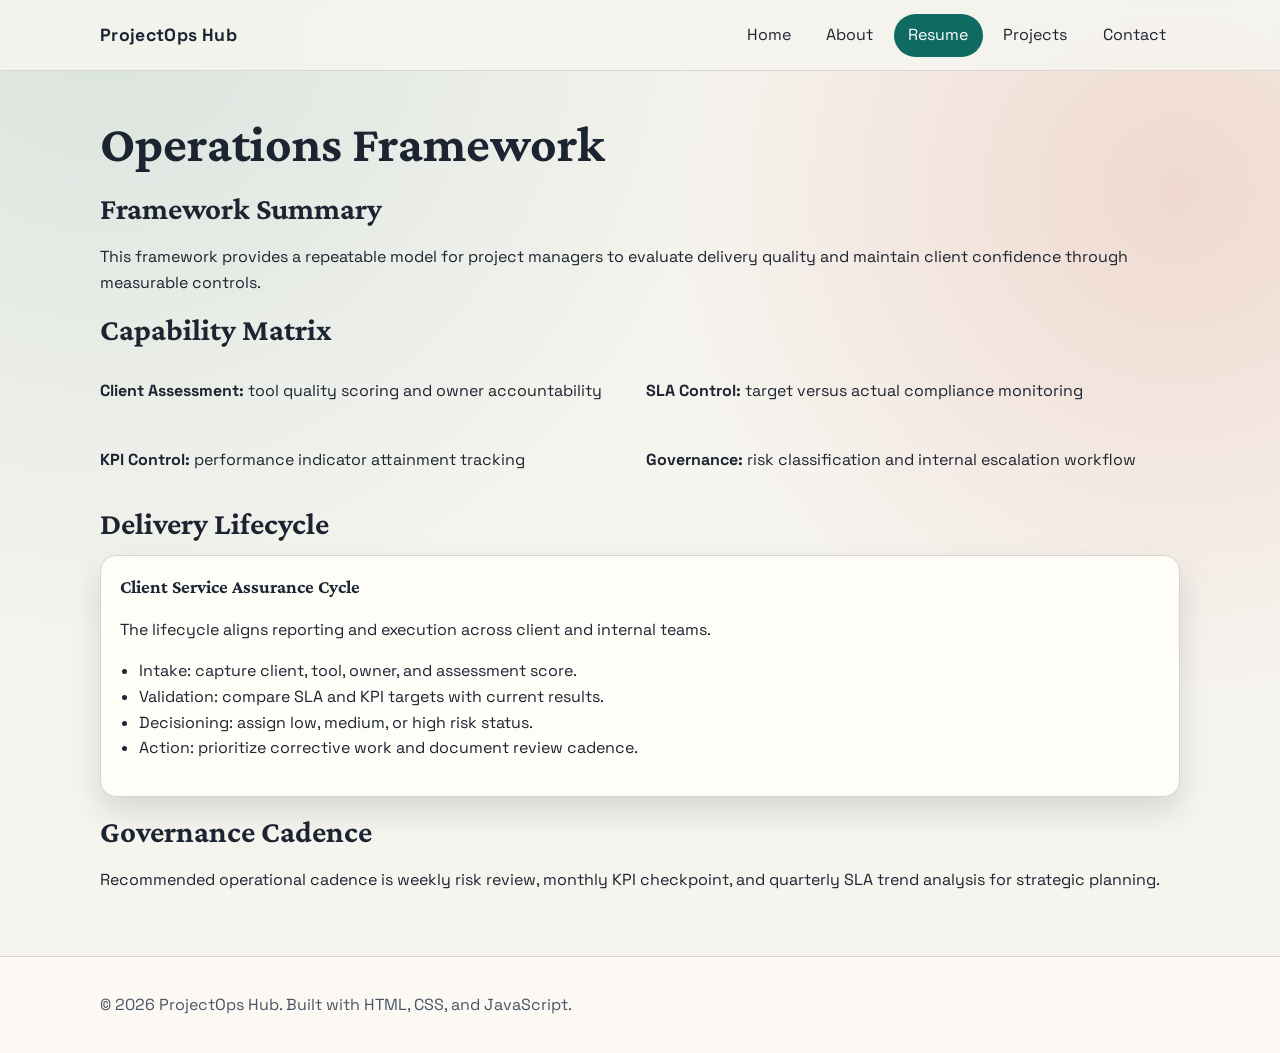
==== resume.html @ 3c70ca9d "Build ProjectOps Hub and add CSV import export" ====
<!DOCTYPE html>
<html lang="en">
<head>
    <meta charset="UTF-8">
    <meta name="viewport" content="width=device-width, initial-scale=1.0">
    <title>Operations Framework | ProjectOps Hub</title>
    <meta name="description" content="ProjectOps Hub framework for client assessment, SLA monitoring, KPI tracking, and governance.">
    <link rel="preconnect" href="https://fonts.googleapis.com">
    <link rel="preconnect" href="https://fonts.gstatic.com" crossorigin>
    <link href="https://fonts.googleapis.com/css2?family=Space+Grotesk:wght@400;500;700&family=Crimson+Pro:ital,wght@0,400;0,600;1,400&display=swap" rel="stylesheet">
    <link rel="stylesheet" href="styles.css">
</head>
<body>
    <a class="skip-link" href="#main-content">Skip to main content</a>
    <header class="site-header">
        <div class="container nav-wrap">
            <a class="brand" href="index.html">ProjectOps Hub</a>
            <button class="menu-toggle" type="button" aria-expanded="false" aria-controls="site-nav">Menu</button>
            <nav id="site-nav" class="site-nav" aria-label="Main navigation">
                <a href="index.html">Home</a>
                <a href="about.html">About</a>
                <a class="active" href="resume.html" aria-current="page">Resume</a>
                <a href="projects.html">Projects</a>
                <a href="contact.html">Contact</a>
            </nav>
        </div>
    </header>

    <main id="main-content" class="section">
        <div class="container flow">
            <h1>Operations Framework</h1>

            <section>
                <h2>Framework Summary</h2>
                <p>
                    This framework provides a repeatable model for project managers to evaluate delivery quality
                    and maintain client confidence through measurable controls.
                </p>
            </section>

            <section>
                <h2>Capability Matrix</h2>
                <div class="skill-grid">
                    <p><strong>Client Assessment:</strong> tool quality scoring and owner accountability</p>
                    <p><strong>SLA Control:</strong> target versus actual compliance monitoring</p>
                    <p><strong>KPI Control:</strong> performance indicator attainment tracking</p>
                    <p><strong>Governance:</strong> risk classification and internal escalation workflow</p>
                </div>
            </section>

            <section>
                <h2>Delivery Lifecycle</h2>
                <article class="card">
                    <h3>Client Service Assurance Cycle</h3>
                    <p>
                        The lifecycle aligns reporting and execution across client and internal teams.
                    </p>
                    <ul class="feature-list">
                        <li>Intake: capture client, tool, owner, and assessment score.</li>
                        <li>Validation: compare SLA and KPI targets with current results.</li>
                        <li>Decisioning: assign low, medium, or high risk status.</li>
                        <li>Action: prioritize corrective work and document review cadence.</li>
                    </ul>
                </article>
            </section>

            <section>
                <h2>Governance Cadence</h2>
                <p>
                    Recommended operational cadence is weekly risk review, monthly KPI checkpoint,
                    and quarterly SLA trend analysis for strategic planning.
                </p>
            </section>
        </div>
    </main>

    <footer class="site-footer">
        <div class="container">
            <p>© 2026 ProjectOps Hub. Built with HTML, CSS, and JavaScript.</p>
        </div>
    </footer>

    <script src="script.js"></script>
</body>
</html>
---- styles.css ----
:root {
    --bg: #f6f4ef;
    --surface: #fffdf8;
    --ink: #1b2430;
    --muted: #485463;
    --brand: #0f6a61;
    --brand-strong: #0c4f49;
    --accent: #cf4f2f;
    --line: #d9d4c8;
    --shadow: 0 14px 30px rgba(27, 36, 48, 0.14);
    --radius: 16px;
}

* {
    box-sizing: border-box;
}

html,
body {
    margin: 0;
    padding: 0;
}

body {
    font-family: "Space Grotesk", "Segoe UI", sans-serif;
    color: var(--ink);
    background:
        radial-gradient(circle at 8% 0%, rgba(15, 106, 97, 0.12), transparent 42%),
        radial-gradient(circle at 92% 18%, rgba(207, 79, 47, 0.16), transparent 35%),
        var(--bg);
    line-height: 1.6;
}

h1,
h2,
h3 {
    font-family: "Crimson Pro", Georgia, serif;
    line-height: 1.2;
    margin-top: 0;
}

h1 {
    font-size: clamp(2rem, 4vw, 3.3rem);
    margin-bottom: 0.9rem;
}

h2 {
    font-size: clamp(1.5rem, 2.4vw, 2rem);
    margin-bottom: 0.8rem;
}

a {
    color: var(--brand-strong);
}

a:hover,
a:focus-visible {
    color: var(--accent);
}

.container {
    width: min(1080px, calc(100% - 2.4rem));
    margin-inline: auto;
}

.skip-link {
    position: absolute;
    top: -100px;
    left: 1rem;
    background: var(--ink);
    color: #fff;
    padding: 0.7rem 1rem;
    border-radius: 10px;
    z-index: 999;
}

.skip-link:focus {
    top: 1rem;
}

.site-header {
    position: sticky;
    top: 0;
    z-index: 10;
    border-bottom: 1px solid rgba(217, 212, 200, 0.9);
    backdrop-filter: blur(8px);
    background: rgba(246, 244, 239, 0.9);
}

.nav-wrap {
    display: flex;
    align-items: center;
    justify-content: space-between;
    gap: 1rem;
    min-height: 4.4rem;
}

.brand {
    text-decoration: none;
    color: var(--ink);
    font-weight: 700;
    font-size: 1.1rem;
    letter-spacing: 0.02em;
}

.site-nav {
    display: flex;
    gap: 0.4rem;
    flex-wrap: wrap;
}

.site-nav a {
    text-decoration: none;
    color: var(--ink);
    padding: 0.55rem 0.9rem;
    border-radius: 999px;
}

.site-nav a:hover,
.site-nav a:focus-visible,
.site-nav a.active {
    color: #fff;
    background: var(--brand);
}

.menu-toggle {
    display: none;
    border: 1px solid var(--line);
    border-radius: 8px;
    background: var(--surface);
    color: var(--ink);
    padding: 0.45rem 0.7rem;
    font: inherit;
}

.hero {
    padding: 4rem 0 3rem;
}

.hero-grid {
    display: grid;
    grid-template-columns: 1.35fr 1fr;
    gap: 1.4rem;
    align-items: stretch;
}

.hero-copy {
    padding: 1.2rem 0;
}

.eyebrow {
    font-size: 0.85rem;
    text-transform: uppercase;
    letter-spacing: 0.16em;
    color: var(--brand-strong);
    margin-bottom: 0.5rem;
}

.hero-panel {
    background: linear-gradient(165deg, #fffefb 5%, #f7f2e7 94%);
    border: 1px solid var(--line);
    border-radius: var(--radius);
    box-shadow: var(--shadow);
    padding: 1.5rem;
    animation: rise 640ms ease-out;
}

.hero-panel ul {
    margin: 0;
    padding-left: 1.2rem;
}

.hero-actions {
    display: flex;
    flex-wrap: wrap;
    gap: 0.7rem;
    margin-top: 1.2rem;
}

.btn {
    display: inline-block;
    border-radius: 10px;
    text-decoration: none;
    font-weight: 600;
    padding: 0.62rem 1rem;
}

.btn-primary {
    background: var(--brand);
    color: #fff;
}

.btn-primary:hover,
.btn-primary:focus-visible {
    background: var(--brand-strong);
    color: #fff;
}

.btn-secondary {
    border: 1px solid var(--line);
    color: var(--ink);
    background: var(--surface);
}

.section {
    padding: 2.6rem 0 3rem;
}

.flow > * + * {
    margin-top: 1.05rem;
}

.cards {
    display: grid;
    grid-template-columns: repeat(3, minmax(0, 1fr));
    gap: 1rem;
}

.card {
    background: var(--surface);
    border: 1px solid var(--line);
    border-radius: var(--radius);
    padding: 1.2rem;
    box-shadow: var(--shadow);
}

.feature-list {
    padding-left: 1.2rem;
}

.project-card {
    display: grid;
    grid-template-columns: 300px 1fr;
    gap: 1rem;
    align-items: start;
    background: var(--surface);
    border: 1px solid var(--line);
    border-radius: var(--radius);
    padding: 1rem;
    box-shadow: var(--shadow);
}

.project-card img {
    width: 100%;
    border-radius: 12px;
    border: 1px solid var(--line);
    display: block;
}

.skill-grid {
    display: grid;
    grid-template-columns: repeat(2, minmax(0, 1fr));
    gap: 0.75rem;
}

.contact-grid {
    grid-template-columns: repeat(3, minmax(0, 1fr));
}

.site-footer {
    border-top: 1px solid var(--line);
    padding: 1.2rem 0;
    color: var(--muted);
    background: rgba(255, 253, 248, 0.7);
}

.tracker-layout {
    display: grid;
    gap: 1rem;
}

.form-grid {
    display: grid;
    grid-template-columns: repeat(3, minmax(0, 1fr));
    gap: 0.9rem;
}

.form-grid label {
    display: grid;
    gap: 0.3rem;
    font-size: 0.95rem;
    color: var(--muted);
}

.form-grid input {
    border: 1px solid var(--line);
    background: #fff;
    border-radius: 10px;
    padding: 0.55rem 0.65rem;
    font: inherit;
    color: var(--ink);
}

.form-grid input:focus-visible {
    outline: 3px solid rgba(15, 106, 97, 0.3);
    border-color: var(--brand);
}

.form-actions {
    display: flex;
    align-items: end;
    gap: 0.6rem;
    flex-wrap: wrap;
}

.table-wrap {
    overflow-x: auto;
}

table {
    width: 100%;
    border-collapse: collapse;
}

th,
td {
    text-align: left;
    padding: 0.6rem 0.55rem;
    border-bottom: 1px solid var(--line);
    vertical-align: top;
}

thead th {
    font-family: "Space Grotesk", "Segoe UI", sans-serif;
    font-size: 0.8rem;
    text-transform: uppercase;
    letter-spacing: 0.06em;
    color: var(--muted);
}

.badge {
    display: inline-block;
    border-radius: 999px;
    padding: 0.15rem 0.55rem;
    font-size: 0.82rem;
    font-weight: 700;
}

.badge-high {
    background: #8b2721;
    color: #fff;
}

.badge-medium {
    background: #bf7a16;
    color: #fff;
}

.badge-low {
    background: #1f7a45;
    color: #fff;
}

.inline-status {
    display: inline-block;
    margin-left: 0.4rem;
    font-size: 0.82rem;
    font-weight: 700;
}

.status-good {
    color: #1f7a45;
}

.status-bad {
    color: #8b2721;
}

.empty-message {
    margin: 0.7rem 0 0;
    color: var(--muted);
}

.csv-message {
    margin: 0.7rem 0 0;
    color: var(--muted);
    min-height: 1.2rem;
}

@keyframes rise {
    from {
        opacity: 0;
        transform: translateY(18px);
    }

    to {
        opacity: 1;
        transform: translateY(0);
    }
}

@media (max-width: 900px) {
    .hero-grid,
    .project-card {
        grid-template-columns: 1fr;
    }

    .form-grid {
        grid-template-columns: 1fr 1fr;
    }

    .cards,
    .contact-grid,
    .skill-grid {
        grid-template-columns: 1fr 1fr;
    }
}

@media (max-width: 700px) {
    .menu-toggle {
        display: inline-block;
    }

    .site-nav {
        width: 100%;
        display: none;
        flex-direction: column;
        padding-bottom: 0.8rem;
    }

    .site-nav.open {
        display: flex;
    }

    .nav-wrap {
        flex-wrap: wrap;
        padding: 0.7rem 0;
    }

    .cards,
    .contact-grid,
    .skill-grid {
        grid-template-columns: 1fr;
    }

    .hero {
        padding-top: 2.3rem;
    }

    .form-grid {
        grid-template-columns: 1fr;
    }
}
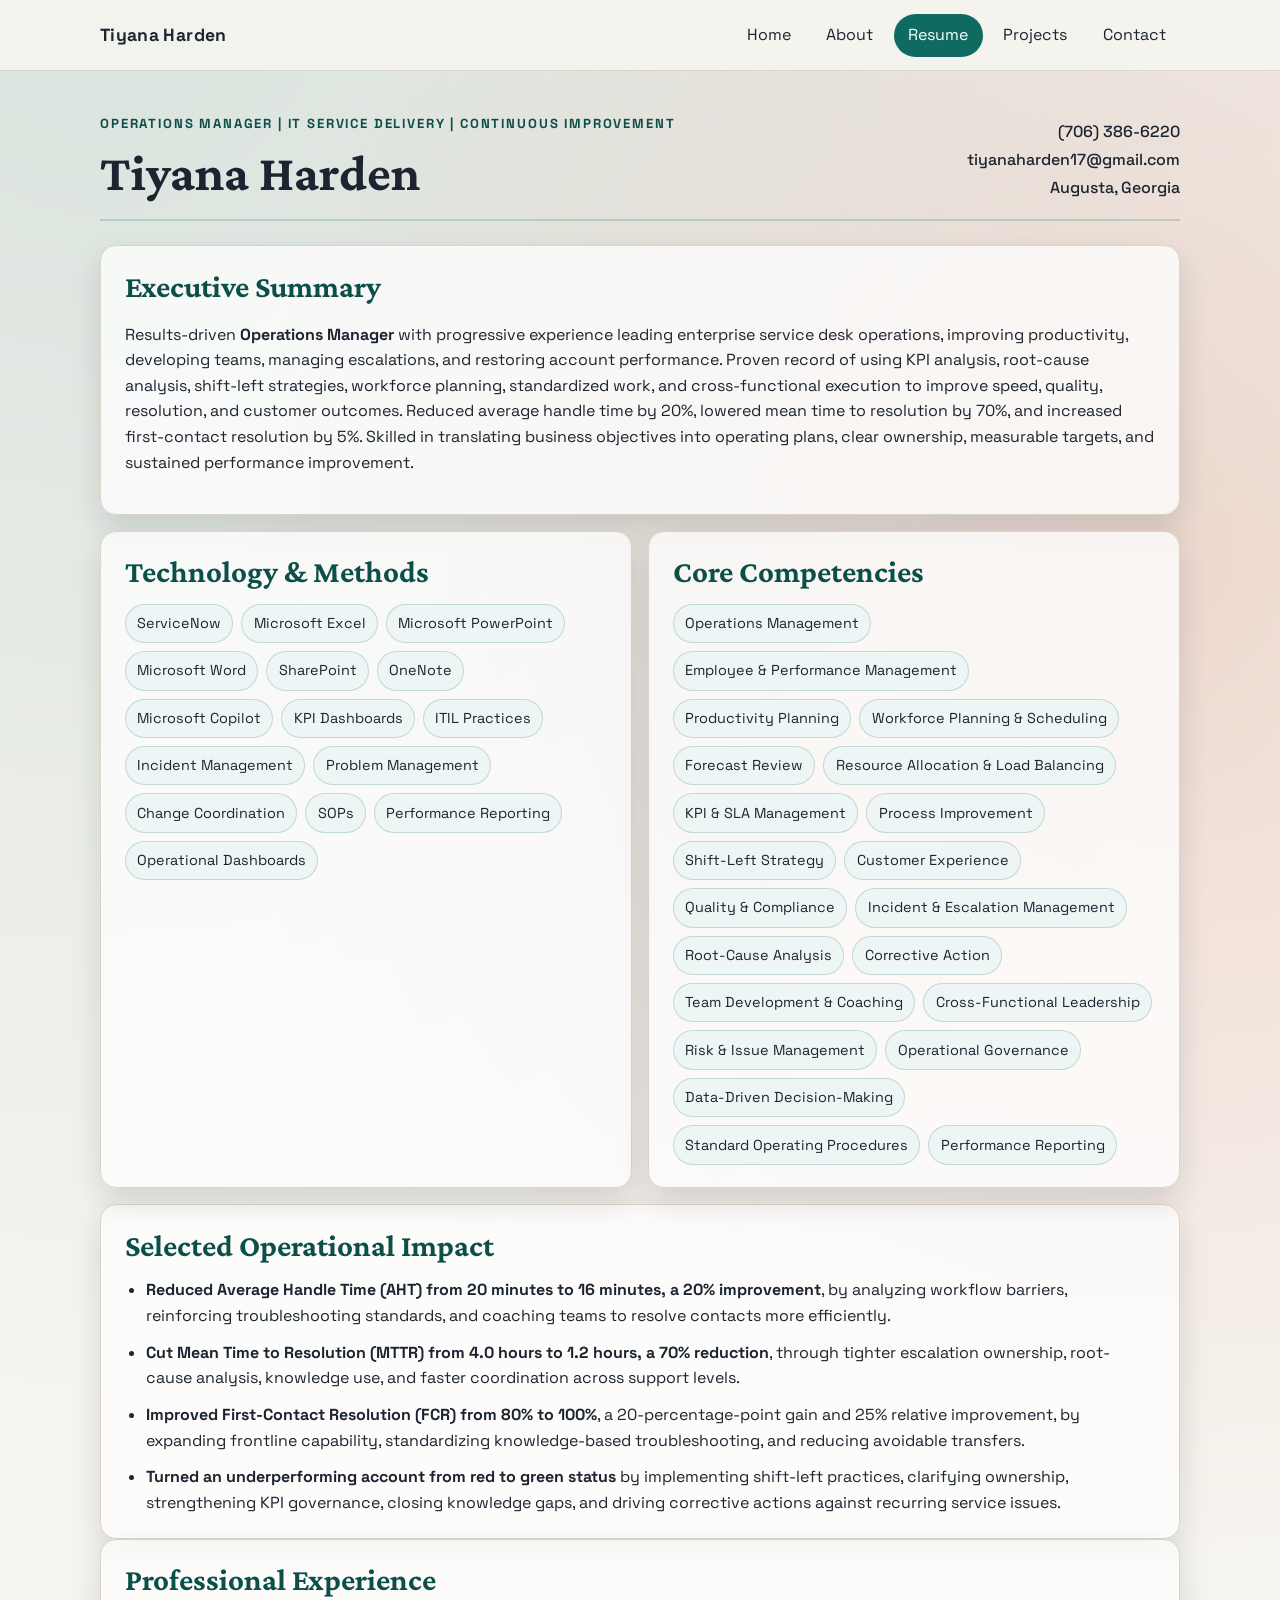
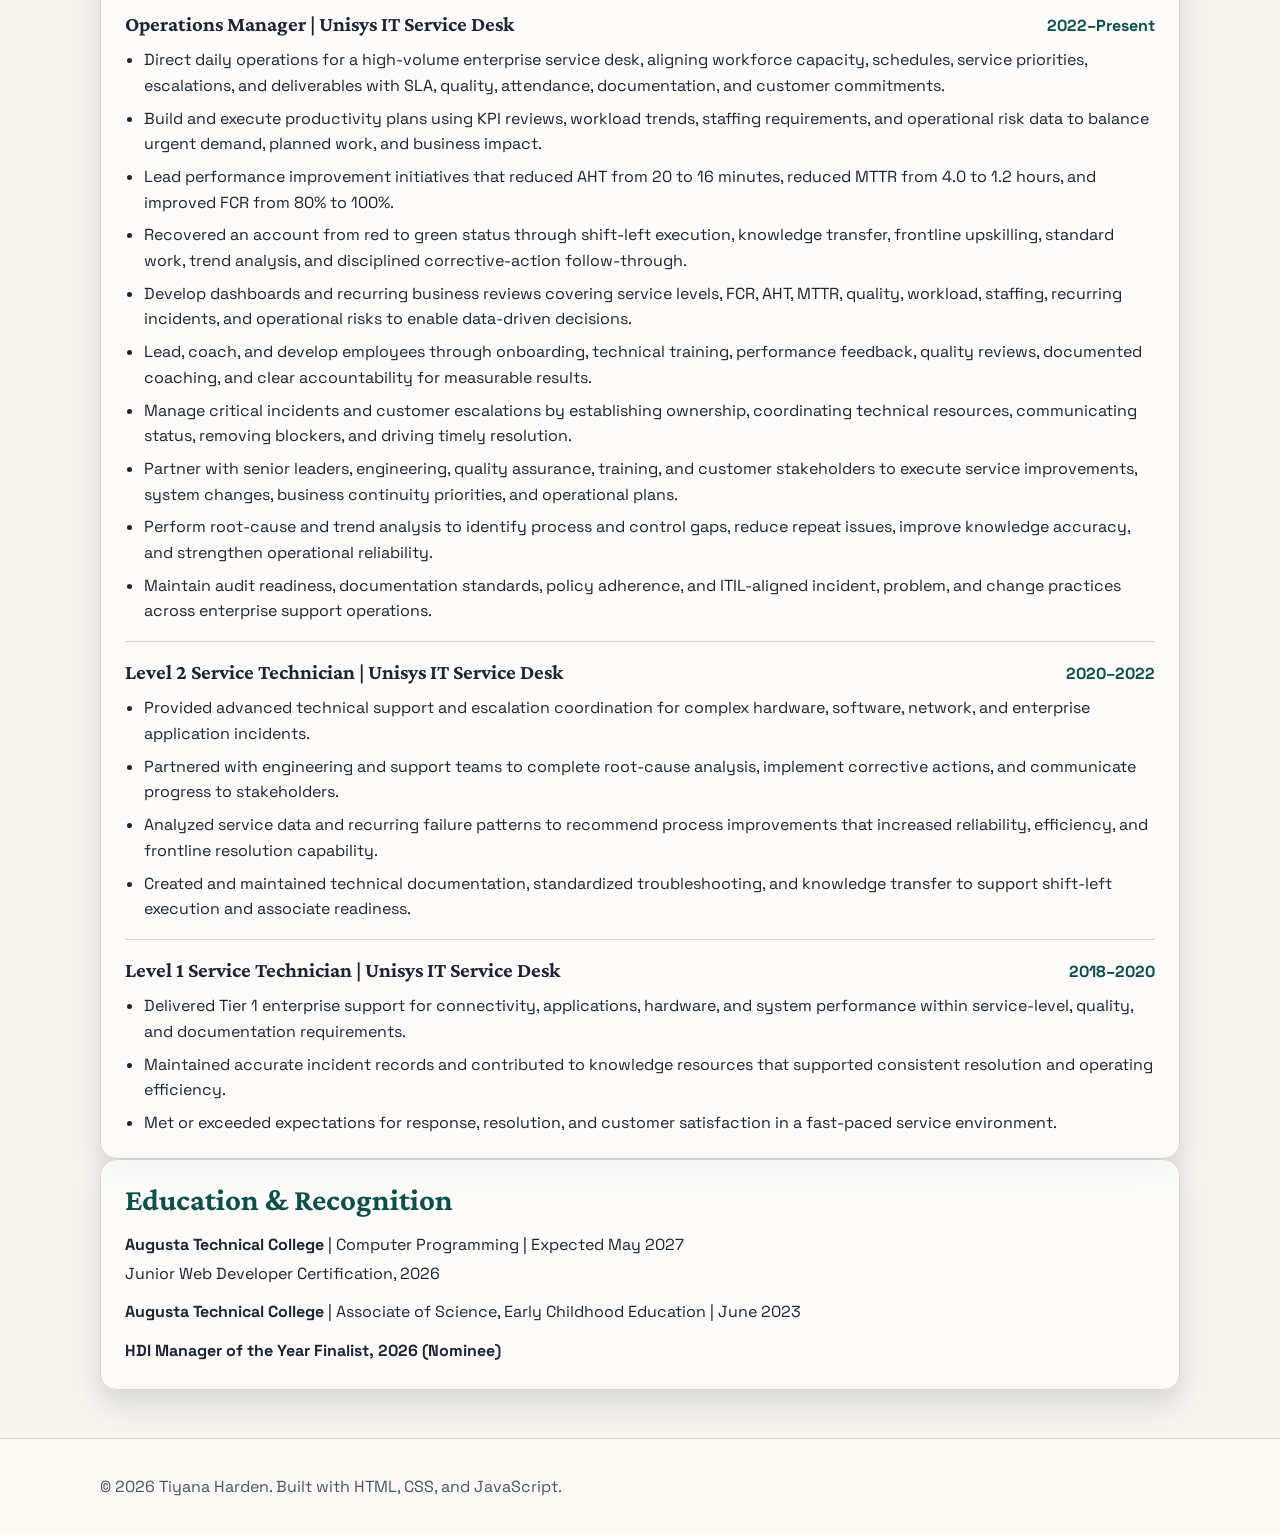
==== commit baad778b: "Add resume website" ====
--- a/resume.html
+++ b/resume.html
@@ -3,8 +3,8 @@
 <head>
     <meta charset="UTF-8">
     <meta name="viewport" content="width=device-width, initial-scale=1.0">
-    <title>Operations Framework | ProjectOps Hub</title>
-    <meta name="description" content="ProjectOps Hub framework for client assessment, SLA monitoring, KPI tracking, and governance.">
+    <title>Tiyana Harden | Resume</title>
+    <meta name="description" content="Resume for Tiyana Harden, Operations Manager specializing in IT service delivery, continuous improvement, and operational performance.">
     <link rel="preconnect" href="https://fonts.googleapis.com">
     <link rel="preconnect" href="https://fonts.gstatic.com" crossorigin>
     <link href="https://fonts.googleapis.com/css2?family=Space+Grotesk:wght@400;500;700&family=Crimson+Pro:ital,wght@0,400;0,600;1,400&display=swap" rel="stylesheet">
@@ -14,7 +14,7 @@
     <a class="skip-link" href="#main-content">Skip to main content</a>
     <header class="site-header">
         <div class="container nav-wrap">
-            <a class="brand" href="index.html">ProjectOps Hub</a>
+            <a class="brand" href="index.html">Tiyana Harden</a>
             <button class="menu-toggle" type="button" aria-expanded="false" aria-controls="site-nav">Menu</button>
             <nav id="site-nav" class="site-nav" aria-label="Main navigation">
                 <a href="index.html">Home</a>
@@ -27,56 +27,158 @@
     </header>
 
     <main id="main-content" class="section">
-        <div class="container flow">
-            <h1>Operations Framework</h1>
+        <div class="container resume-shell">
+            <header class="resume-header">
+                <div>
+                    <p class="resume-kicker">OPERATIONS MANAGER | IT SERVICE DELIVERY | CONTINUOUS IMPROVEMENT</p>
+                    <h1>Tiyana Harden</h1>
+                </div>
+                <div class="resume-contact" aria-label="Contact information">
+                    <p>(706) 386-6220</p>
+                    <p>tiyanaharden17@gmail.com</p>
+                    <p>Augusta, Georgia</p>
+                </div>
+            </header>
 
-            <section>
-                <h2>Framework Summary</h2>
+            <section class="resume-card">
+                <h2>Executive Summary</h2>
                 <p>
-                    This framework provides a repeatable model for project managers to evaluate delivery quality
-                    and maintain client confidence through measurable controls.
+                    Results-driven <strong>Operations Manager</strong> with progressive experience leading enterprise service desk operations,
+                    improving productivity, developing teams, managing escalations, and restoring account performance. Proven record of using KPI
+                    analysis, root-cause analysis, shift-left strategies, workforce planning, standardized work, and cross-functional execution
+                    to improve speed, quality, resolution, and customer outcomes. Reduced average handle time by 20%, lowered mean time to
+                    resolution by 70%, and increased first-contact resolution by 5%. Skilled in translating business objectives into operating
+                    plans, clear ownership, measurable targets, and sustained performance improvement.
                 </p>
             </section>
 
-            <section>
-                <h2>Capability Matrix</h2>
-                <div class="skill-grid">
-                    <p><strong>Client Assessment:</strong> tool quality scoring and owner accountability</p>
-                    <p><strong>SLA Control:</strong> target versus actual compliance monitoring</p>
-                    <p><strong>KPI Control:</strong> performance indicator attainment tracking</p>
-                    <p><strong>Governance:</strong> risk classification and internal escalation workflow</p>
-                </div>
+            <div class="resume-grid">
+                <section class="resume-card">
+                    <h2>Technology &amp; Methods</h2>
+                    <ul class="tag-list">
+                        <li>ServiceNow</li>
+                        <li>Microsoft Excel</li>
+                        <li>Microsoft PowerPoint</li>
+                        <li>Microsoft Word</li>
+                        <li>SharePoint</li>
+                        <li>OneNote</li>
+                        <li>Microsoft Copilot</li>
+                        <li>KPI Dashboards</li>
+                        <li>ITIL Practices</li>
+                        <li>Incident Management</li>
+                        <li>Problem Management</li>
+                        <li>Change Coordination</li>
+                        <li>SOPs</li>
+                        <li>Performance Reporting</li>
+                        <li>Operational Dashboards</li>
+                    </ul>
+                </section>
+
+                <section class="resume-card">
+                    <h2>Core Competencies</h2>
+                    <ul class="tag-list">
+                        <li>Operations Management</li>
+                        <li>Employee &amp; Performance Management</li>
+                        <li>Productivity Planning</li>
+                        <li>Workforce Planning &amp; Scheduling</li>
+                        <li>Forecast Review</li>
+                        <li>Resource Allocation &amp; Load Balancing</li>
+                        <li>KPI &amp; SLA Management</li>
+                        <li>Process Improvement</li>
+                        <li>Shift-Left Strategy</li>
+                        <li>Customer Experience</li>
+                        <li>Quality &amp; Compliance</li>
+                        <li>Incident &amp; Escalation Management</li>
+                        <li>Root-Cause Analysis</li>
+                        <li>Corrective Action</li>
+                        <li>Team Development &amp; Coaching</li>
+                        <li>Cross-Functional Leadership</li>
+                        <li>Risk &amp; Issue Management</li>
+                        <li>Operational Governance</li>
+                        <li>Data-Driven Decision-Making</li>
+                        <li>Standard Operating Procedures</li>
+                        <li>Performance Reporting</li>
+                    </ul>
+                </section>
+            </div>
+
+            <section class="resume-card">
+                <h2>Selected Operational Impact</h2>
+                <ul class="impact-list">
+                    <li><strong>Reduced Average Handle Time (AHT) from 20 minutes to 16 minutes, a 20% improvement</strong>, by analyzing workflow barriers, reinforcing troubleshooting standards, and coaching teams to resolve contacts more efficiently.</li>
+                    <li><strong>Cut Mean Time to Resolution (MTTR) from 4.0 hours to 1.2 hours, a 70% reduction</strong>, through tighter escalation ownership, root-cause analysis, knowledge use, and faster coordination across support levels.</li>
+                    <li><strong>Improved First-Contact Resolution (FCR) from 80% to 100%</strong>, a 20-percentage-point gain and 25% relative improvement, by expanding frontline capability, standardizing knowledge-based troubleshooting, and reducing avoidable transfers.</li>
+                    <li><strong>Turned an underperforming account from red to green status</strong> by implementing shift-left practices, clarifying ownership, strengthening KPI governance, closing knowledge gaps, and driving corrective actions against recurring service issues.</li>
+                </ul>
             </section>
 
-            <section>
-                <h2>Delivery Lifecycle</h2>
-                <article class="card">
-                    <h3>Client Service Assurance Cycle</h3>
-                    <p>
-                        The lifecycle aligns reporting and execution across client and internal teams.
-                    </p>
-                    <ul class="feature-list">
-                        <li>Intake: capture client, tool, owner, and assessment score.</li>
-                        <li>Validation: compare SLA and KPI targets with current results.</li>
-                        <li>Decisioning: assign low, medium, or high risk status.</li>
-                        <li>Action: prioritize corrective work and document review cadence.</li>
+            <section class="resume-card">
+                <h2>Professional Experience</h2>
+
+                <article class="job">
+                    <div class="job-heading">
+                        <h3>Operations Manager | Unisys IT Service Desk</h3>
+                        <span>2022–Present</span>
+                    </div>
+                    <ul>
+                        <li>Direct daily operations for a high-volume enterprise service desk, aligning workforce capacity, schedules, service priorities, escalations, and deliverables with SLA, quality, attendance, documentation, and customer commitments.</li>
+                        <li>Build and execute productivity plans using KPI reviews, workload trends, staffing requirements, and operational risk data to balance urgent demand, planned work, and business impact.</li>
+                        <li>Lead performance improvement initiatives that reduced AHT from 20 to 16 minutes, reduced MTTR from 4.0 to 1.2 hours, and improved FCR from 80% to 100%.</li>
+                        <li>Recovered an account from red to green status through shift-left execution, knowledge transfer, frontline upskilling, standard work, trend analysis, and disciplined corrective-action follow-through.</li>
+                        <li>Develop dashboards and recurring business reviews covering service levels, FCR, AHT, MTTR, quality, workload, staffing, recurring incidents, and operational risks to enable data-driven decisions.</li>
+                        <li>Lead, coach, and develop employees through onboarding, technical training, performance feedback, quality reviews, documented coaching, and clear accountability for measurable results.</li>
+                        <li>Manage critical incidents and customer escalations by establishing ownership, coordinating technical resources, communicating status, removing blockers, and driving timely resolution.</li>
+                        <li>Partner with senior leaders, engineering, quality assurance, training, and customer stakeholders to execute service improvements, system changes, business continuity priorities, and operational plans.</li>
+                        <li>Perform root-cause and trend analysis to identify process and control gaps, reduce repeat issues, improve knowledge accuracy, and strengthen operational reliability.</li>
+                        <li>Maintain audit readiness, documentation standards, policy adherence, and ITIL-aligned incident, problem, and change practices across enterprise support operations.</li>
+                    </ul>
+                </article>
+
+                <article class="job">
+                    <div class="job-heading">
+                        <h3>Level 2 Service Technician | Unisys IT Service Desk</h3>
+                        <span>2020–2022</span>
+                    </div>
+                    <ul>
+                        <li>Provided advanced technical support and escalation coordination for complex hardware, software, network, and enterprise application incidents.</li>
+                        <li>Partnered with engineering and support teams to complete root-cause analysis, implement corrective actions, and communicate progress to stakeholders.</li>
+                        <li>Analyzed service data and recurring failure patterns to recommend process improvements that increased reliability, efficiency, and frontline resolution capability.</li>
+                        <li>Created and maintained technical documentation, standardized troubleshooting, and knowledge transfer to support shift-left execution and associate readiness.</li>
+                    </ul>
+                </article>
+
+                <article class="job">
+                    <div class="job-heading">
+                        <h3>Level 1 Service Technician | Unisys IT Service Desk</h3>
+                        <span>2018–2020</span>
+                    </div>
+                    <ul>
+                        <li>Delivered Tier 1 enterprise support for connectivity, applications, hardware, and system performance within service-level, quality, and documentation requirements.</li>
+                        <li>Maintained accurate incident records and contributed to knowledge resources that supported consistent resolution and operating efficiency.</li>
+                        <li>Met or exceeded expectations for response, resolution, and customer satisfaction in a fast-paced service environment.</li>
                     </ul>
                 </article>
             </section>
 
-            <section>
-                <h2>Governance Cadence</h2>
-                <p>
-                    Recommended operational cadence is weekly risk review, monthly KPI checkpoint,
-                    and quarterly SLA trend analysis for strategic planning.
-                </p>
+            <section class="resume-card">
+                <h2>Education &amp; Recognition</h2>
+                <div class="edu-item">
+                    <p><strong>Augusta Technical College</strong> | Computer Programming | Expected May 2027</p>
+                    <p>Junior Web Developer Certification, 2026</p>
+                </div>
+                <div class="edu-item">
+                    <p><strong>Augusta Technical College</strong> | Associate of Science, Early Childhood Education | June 2023</p>
+                </div>
+                <div class="edu-item">
+                    <p><strong>HDI Manager of the Year Finalist, 2026 (Nominee)</strong></p>
+                </div>
             </section>
         </div>
     </main>
 
     <footer class="site-footer">
         <div class="container">
-            <p>© 2026 ProjectOps Hub. Built with HTML, CSS, and JavaScript.</p>
+            <p>© 2026 Tiyana Harden. Built with HTML, CSS, and JavaScript.</p>
         </div>
     </footer>
 
--- a/styles.css
+++ b/styles.css
@@ -389,9 +389,136 @@
     }
 }
 
+.resume-shell {
+    max-width: 1100px;
+}
+
+.resume-header {
+    display: flex;
+    justify-content: space-between;
+    gap: 1.5rem;
+    align-items: end;
+    margin-bottom: 1.5rem;
+    padding-bottom: 1rem;
+    border-bottom: 2px solid rgba(15, 106, 97, 0.2);
+}
+
+.resume-kicker {
+    margin: 0 0 0.5rem;
+    font-size: 0.82rem;
+    letter-spacing: 0.14em;
+    text-transform: uppercase;
+    color: var(--brand-strong);
+    font-weight: 700;
+}
+
+.resume-header h1 {
+    margin-bottom: 0;
+}
+
+.resume-contact {
+    text-align: right;
+    font-weight: 500;
+    color: var(--ink);
+}
+
+.resume-contact p {
+    margin: 0.15rem 0;
+}
+
+.resume-card {
+    background: rgba(255, 255, 255, 0.75);
+    border: 1px solid var(--line);
+    border-radius: var(--radius);
+    padding: 1.4rem 1.5rem;
+    box-shadow: var(--shadow);
+}
+
+.resume-card h2 {
+    margin-bottom: 0.8rem;
+    color: var(--brand-strong);
+}
+
+.resume-grid {
+    display: grid;
+    grid-template-columns: 1fr 1fr;
+    gap: 1rem;
+    margin: 1rem 0;
+}
+
+.tag-list {
+    list-style: none;
+    padding: 0;
+    margin: 0;
+    display: flex;
+    flex-wrap: wrap;
+    gap: 0.5rem;
+}
+
+.tag-list li {
+    background: #edf6f4;
+    border: 1px solid rgba(15, 106, 97, 0.2);
+    color: var(--ink);
+    padding: 0.45rem 0.7rem;
+    border-radius: 999px;
+    font-size: 0.9rem;
+}
+
+.impact-list {
+    margin: 0;
+    padding-left: 1.3rem;
+}
+
+.impact-list li + li {
+    margin-top: 0.7rem;
+}
+
+.job + .job {
+    margin-top: 1.1rem;
+    padding-top: 1.1rem;
+    border-top: 1px solid var(--line);
+}
+
+.job-heading {
+    display: flex;
+    justify-content: space-between;
+    align-items: baseline;
+    gap: 1rem;
+    margin-bottom: 0.55rem;
+}
+
+.job-heading h3 {
+    margin: 0;
+    color: var(--ink);
+    font-size: 1.3rem;
+}
+
+.job-heading span {
+    font-weight: 700;
+    color: var(--brand-strong);
+}
+
+.job ul {
+    margin: 0;
+    padding-left: 1.2rem;
+}
+
+.job li + li {
+    margin-top: 0.45rem;
+}
+
+.edu-item + .edu-item {
+    margin-top: 0.8rem;
+}
+
+.edu-item p {
+    margin: 0.2rem 0;
+}
+
 @media (max-width: 900px) {
     .hero-grid,
-    .project-card {
+    .project-card,
+    .resume-grid {
         grid-template-columns: 1fr;
     }
 
@@ -403,6 +530,15 @@
     .contact-grid,
     .skill-grid {
         grid-template-columns: 1fr 1fr;
+    }
+
+    .resume-header {
+        flex-direction: column;
+        align-items: flex-start;
+    }
+
+    .resume-contact {
+        text-align: left;
     }
 }
 
@@ -440,4 +576,9 @@
     .form-grid {
         grid-template-columns: 1fr;
     }
+
+    .job-heading {
+        flex-direction: column;
+        align-items: flex-start;
+    }
 }
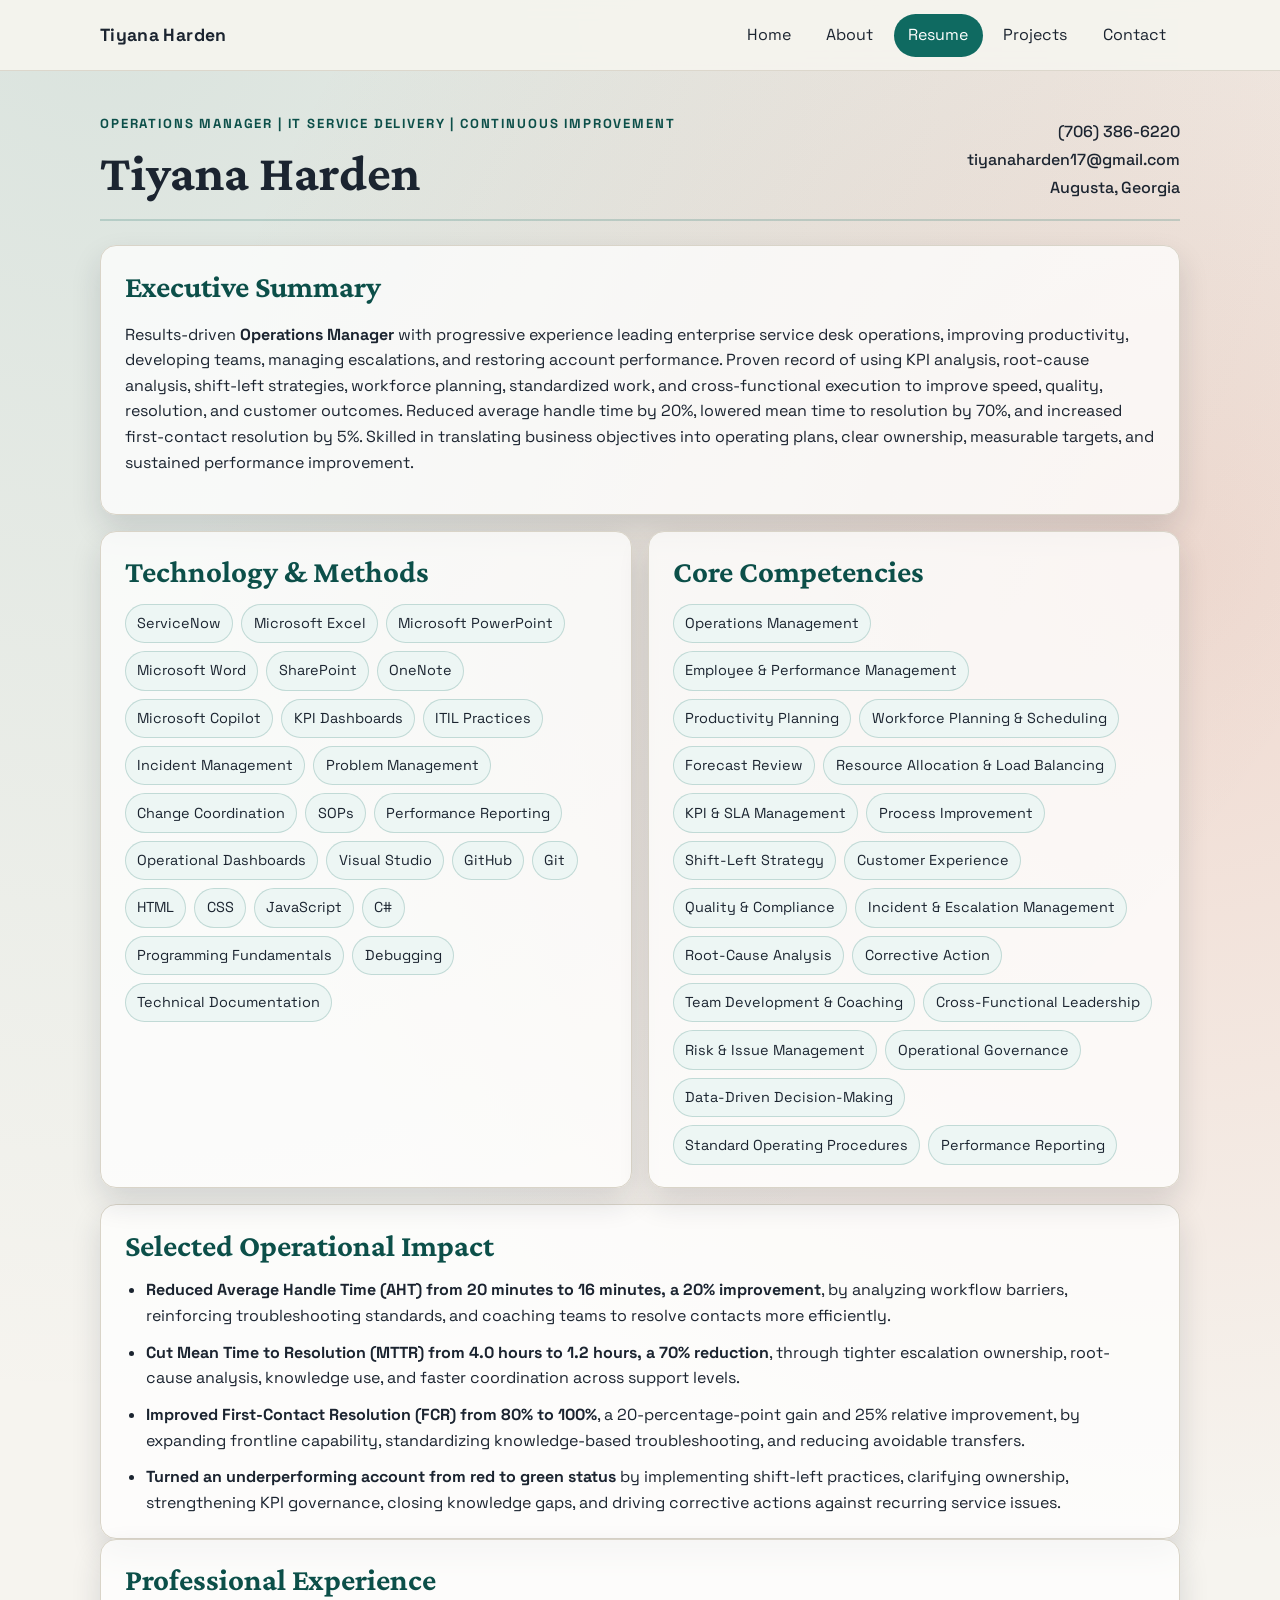
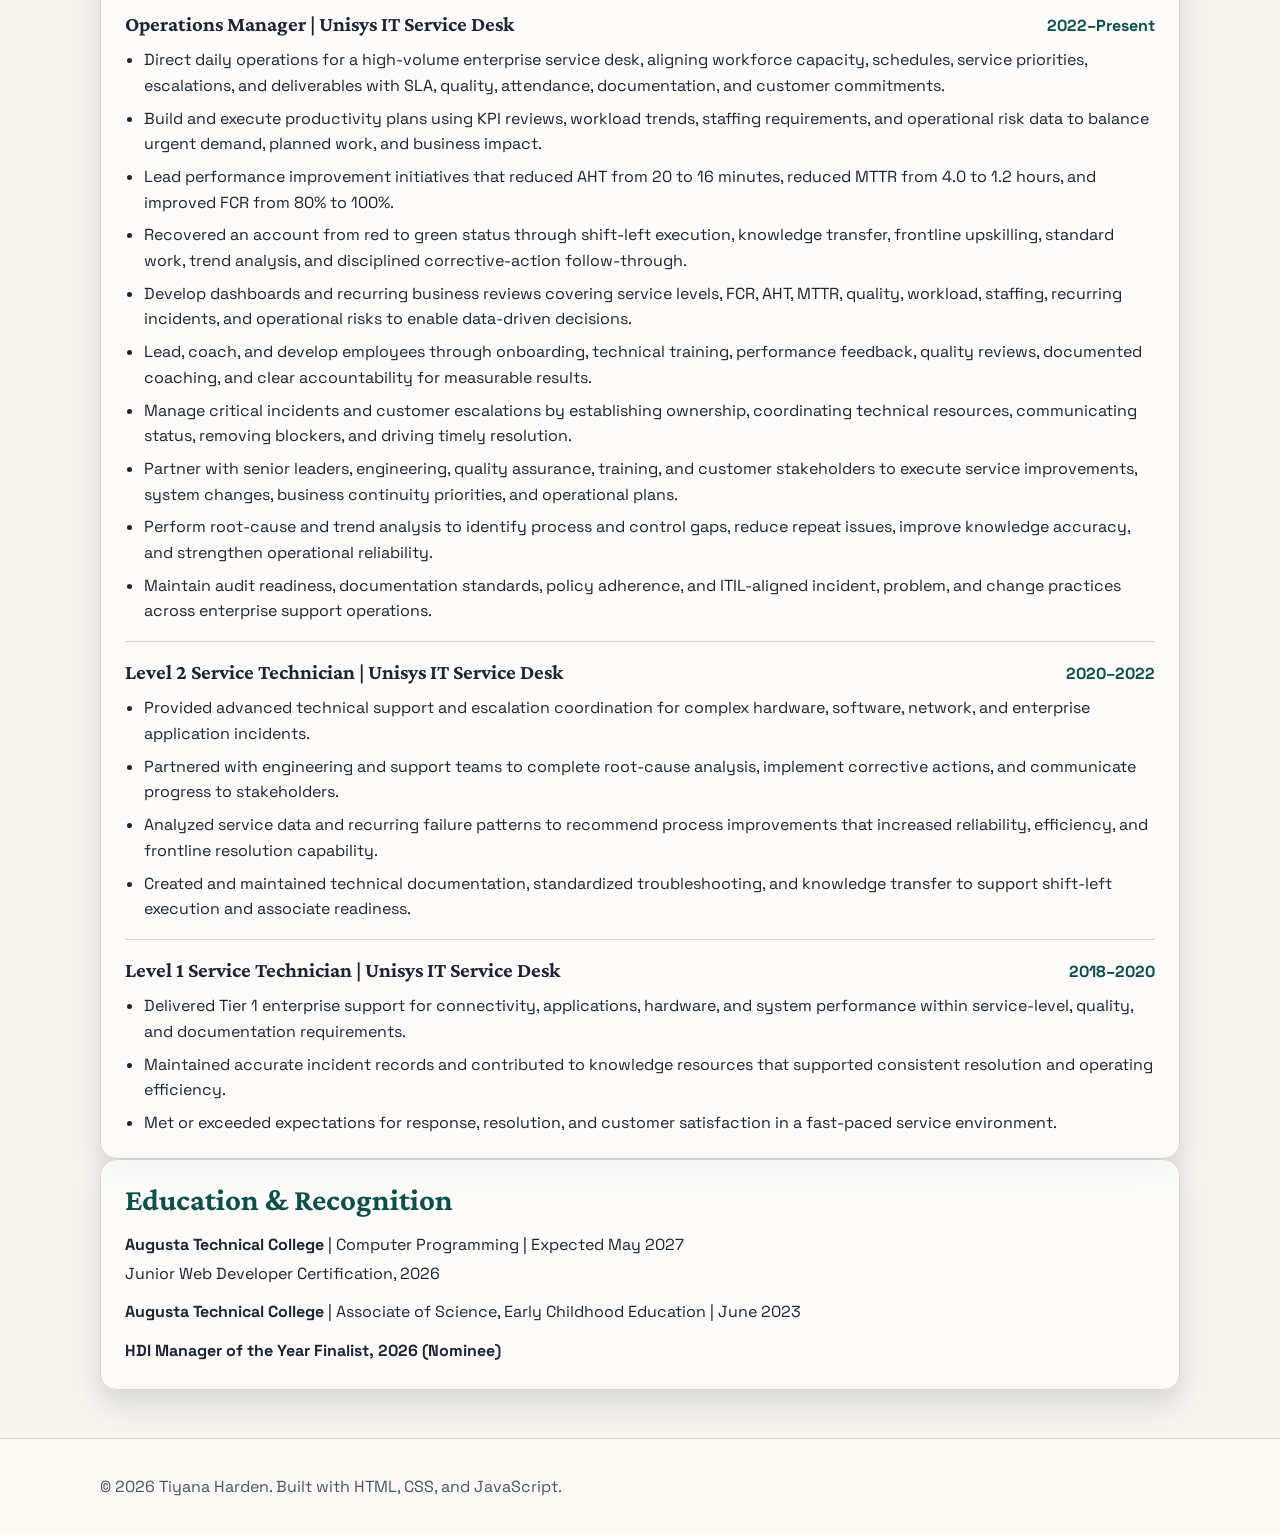
==== commit be7b9cb3: "Update technical skills" ====
--- a/resume.html
+++ b/resume.html
@@ -71,6 +71,16 @@
                         <li>SOPs</li>
                         <li>Performance Reporting</li>
                         <li>Operational Dashboards</li>
+                        <li>Visual Studio</li>
+                        <li>GitHub</li>
+                        <li>Git</li>
+                        <li>HTML</li>
+                        <li>CSS</li>
+                        <li>JavaScript</li>
+                        <li>C#</li>
+                        <li>Programming Fundamentals</li>
+                        <li>Debugging</li>
+                        <li>Technical Documentation</li>
                     </ul>
                 </section>
 
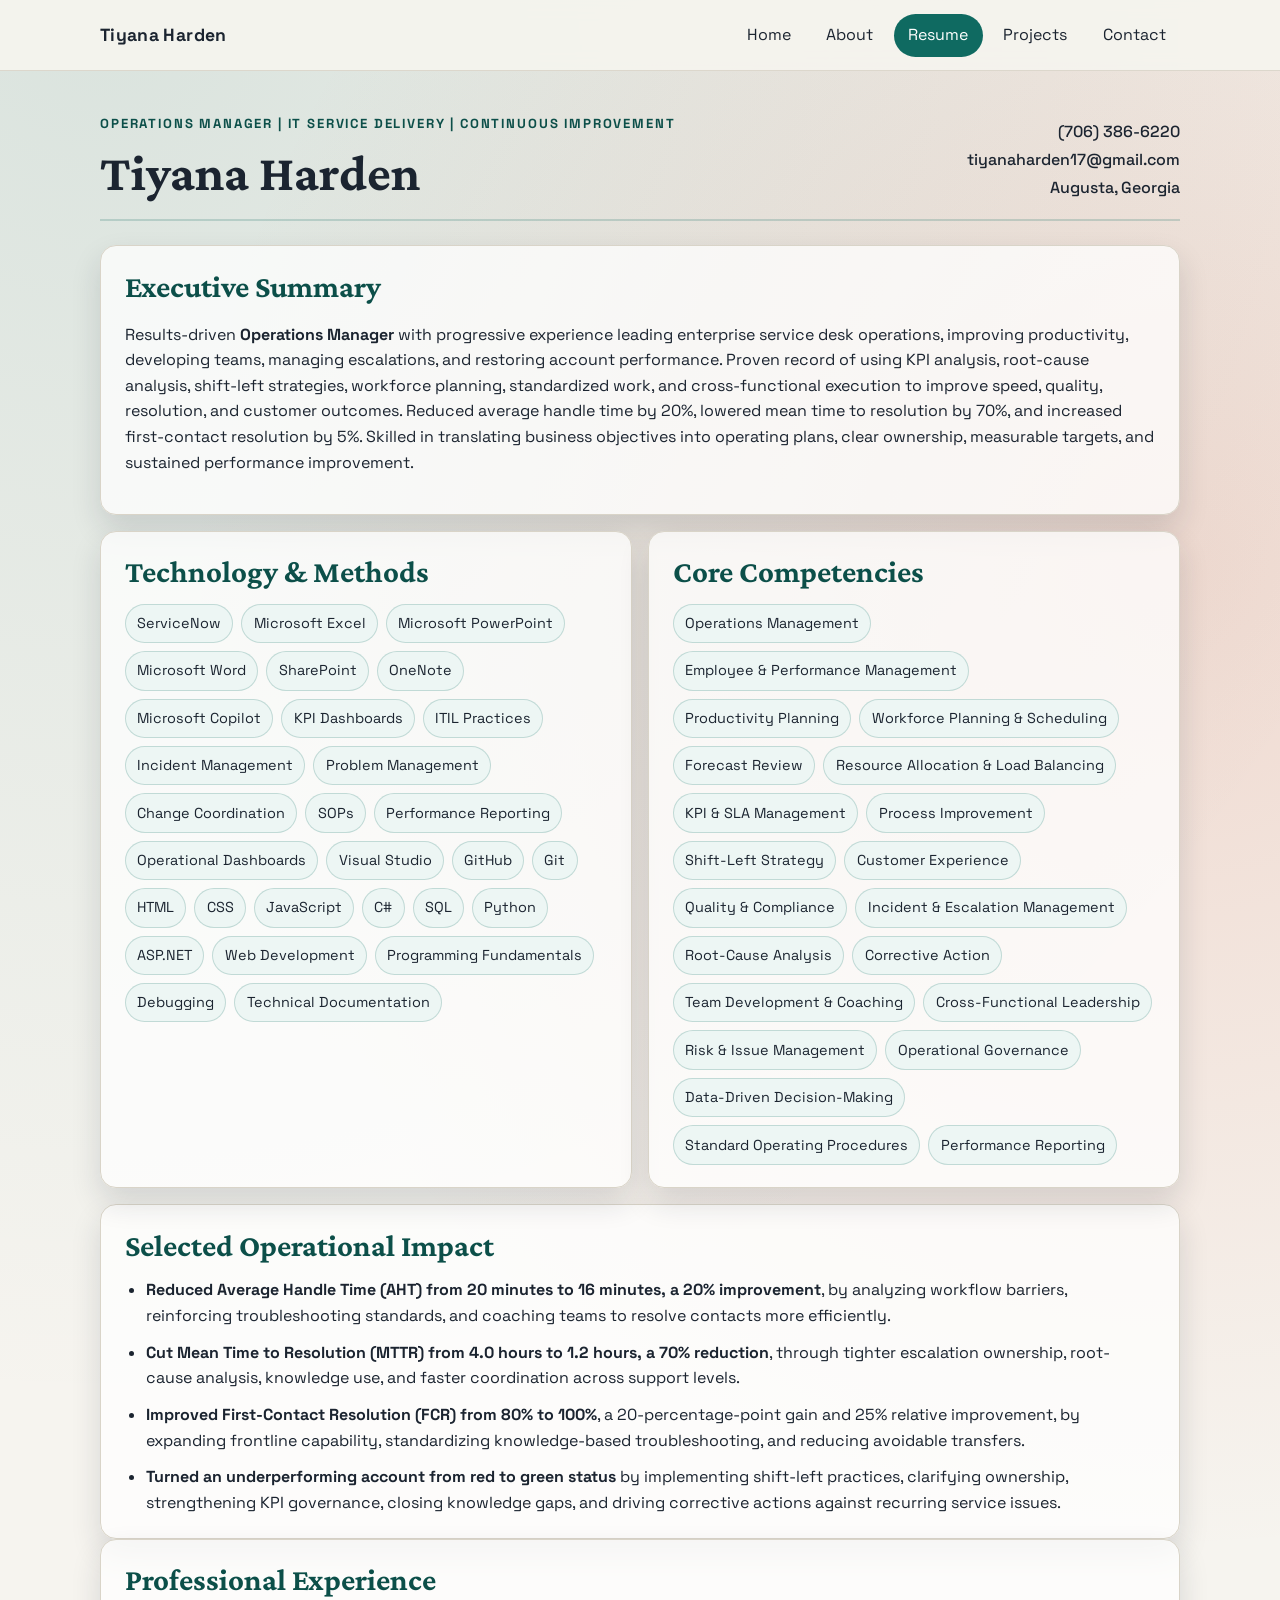
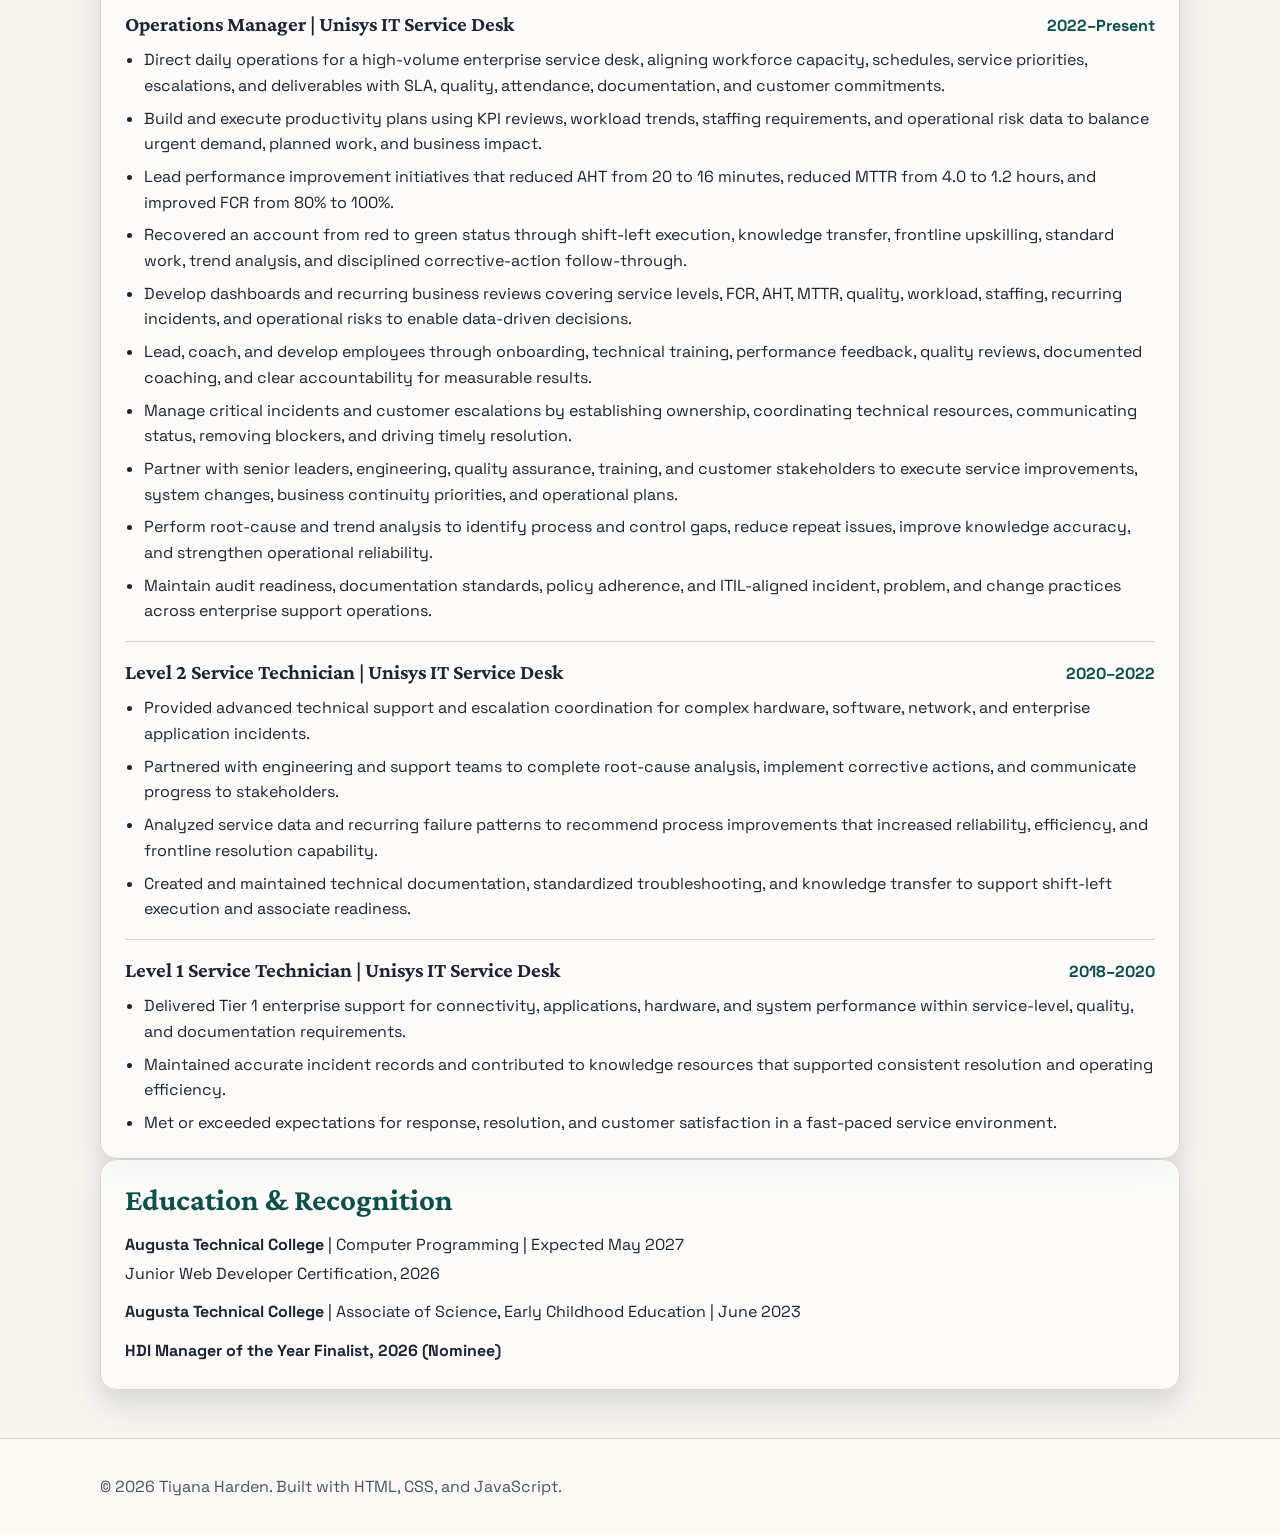
==== commit fe7ccd57: "Add programming skills" ====
--- a/resume.html
+++ b/resume.html
@@ -78,6 +78,10 @@
                         <li>CSS</li>
                         <li>JavaScript</li>
                         <li>C#</li>
+                        <li>SQL</li>
+                        <li>Python</li>
+                        <li>ASP.NET</li>
+                        <li>Web Development</li>
                         <li>Programming Fundamentals</li>
                         <li>Debugging</li>
                         <li>Technical Documentation</li>
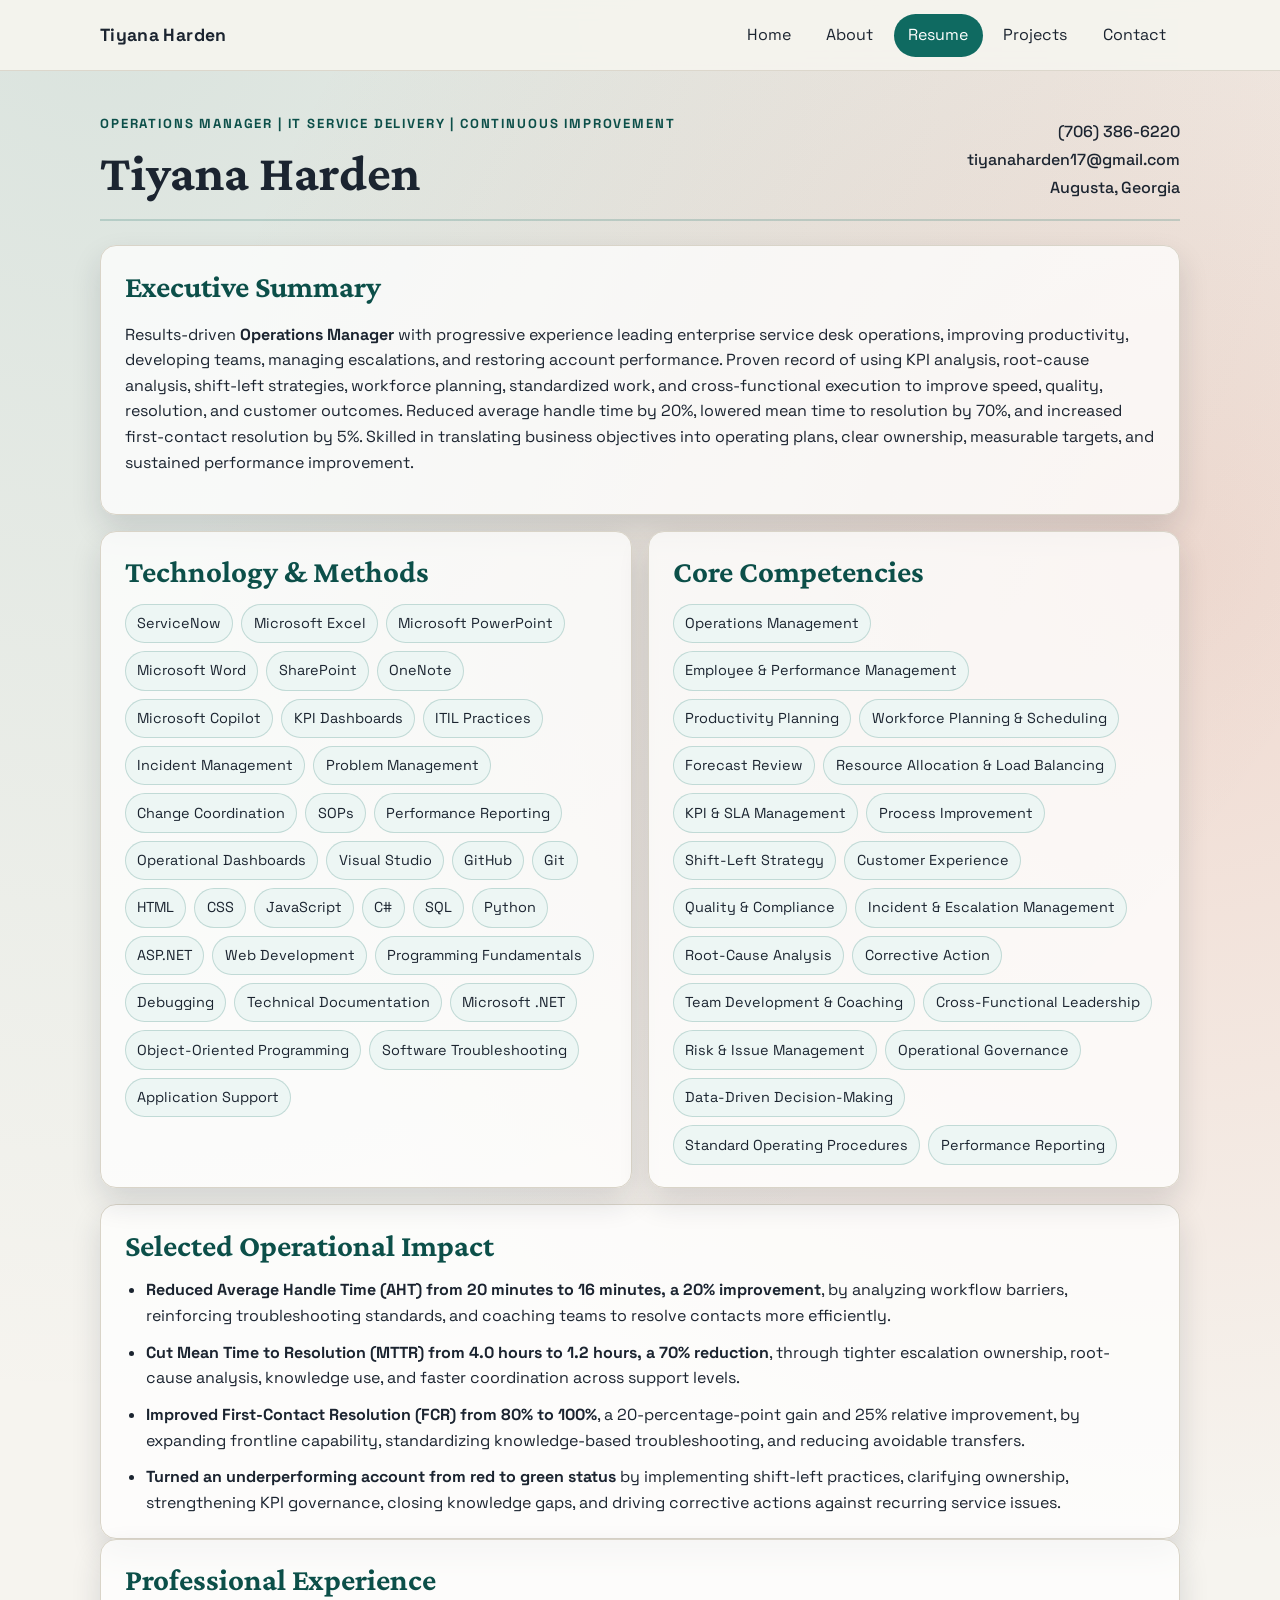
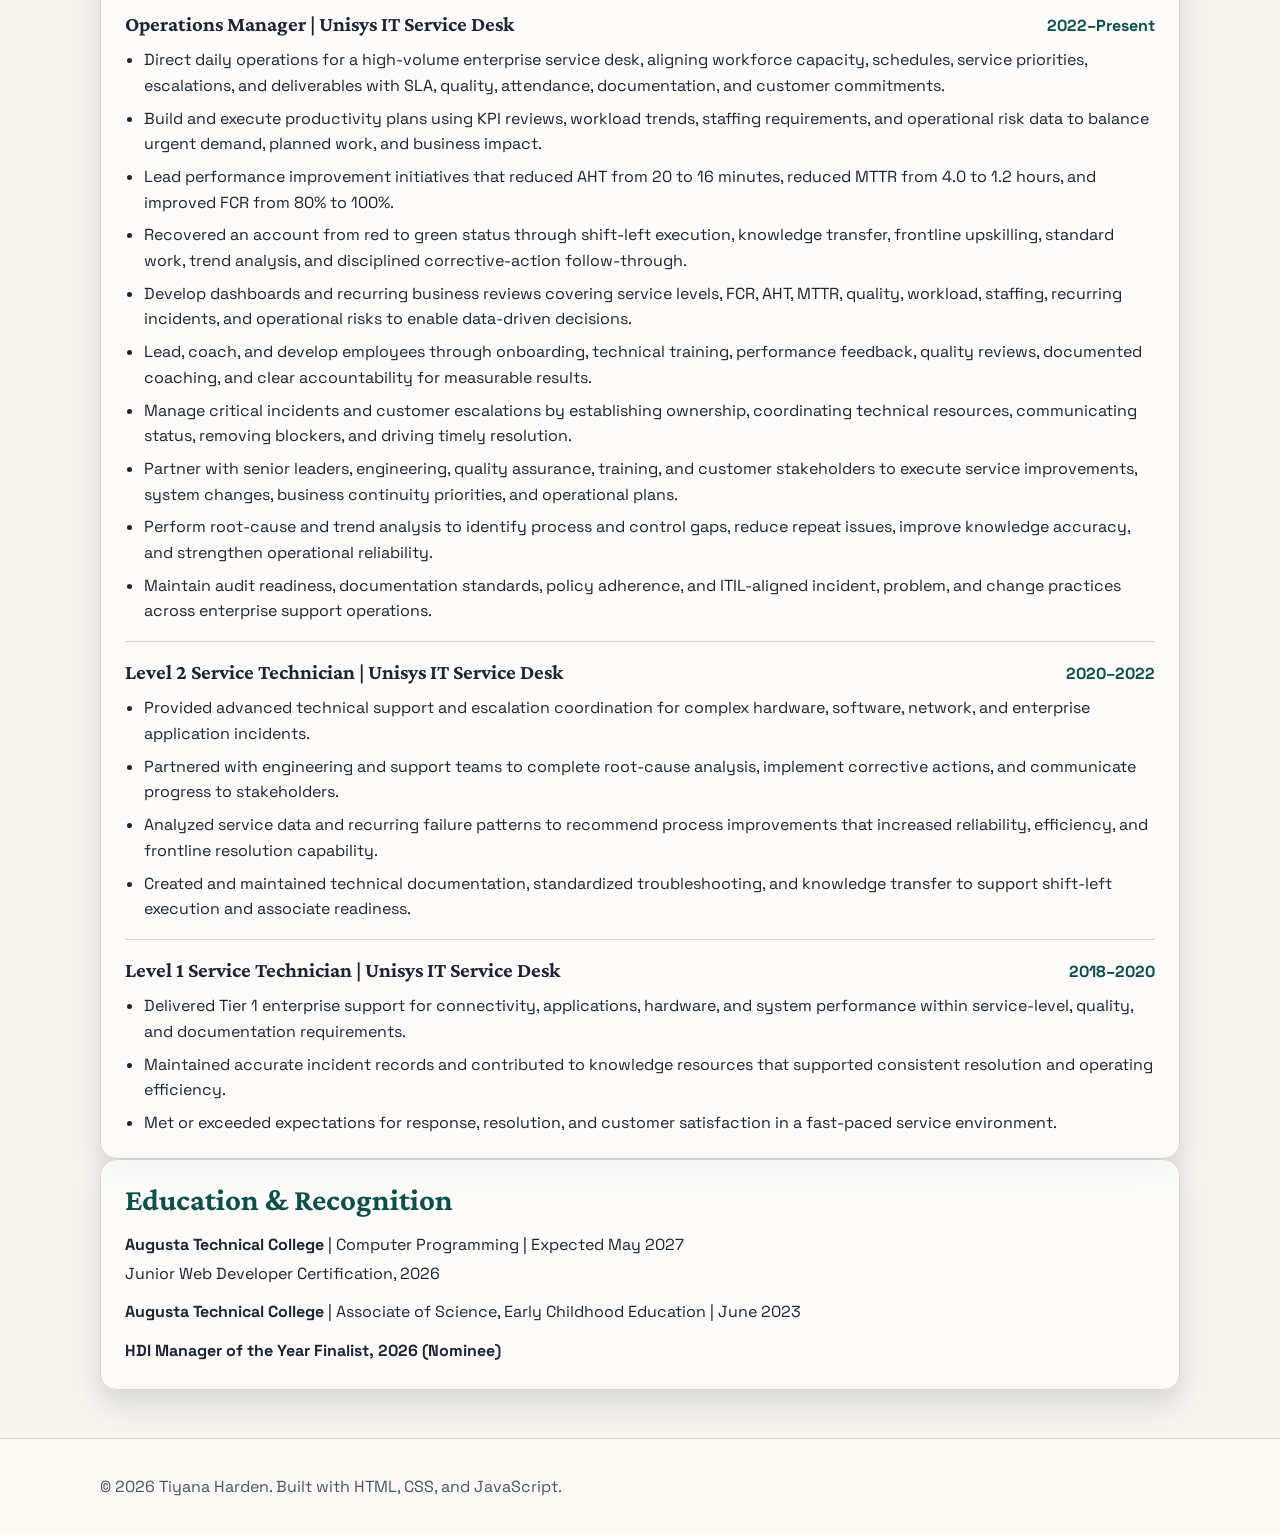
==== commit 9239c0fb: "Add final technical skills" ====
--- a/resume.html
+++ b/resume.html
@@ -85,6 +85,10 @@
                         <li>Programming Fundamentals</li>
                         <li>Debugging</li>
                         <li>Technical Documentation</li>
+                        <li>Microsoft .NET</li>
+                        <li>Object-Oriented Programming</li>
+                        <li>Software Troubleshooting</li>
+                        <li>Application Support</li>
                     </ul>
                 </section>
 
